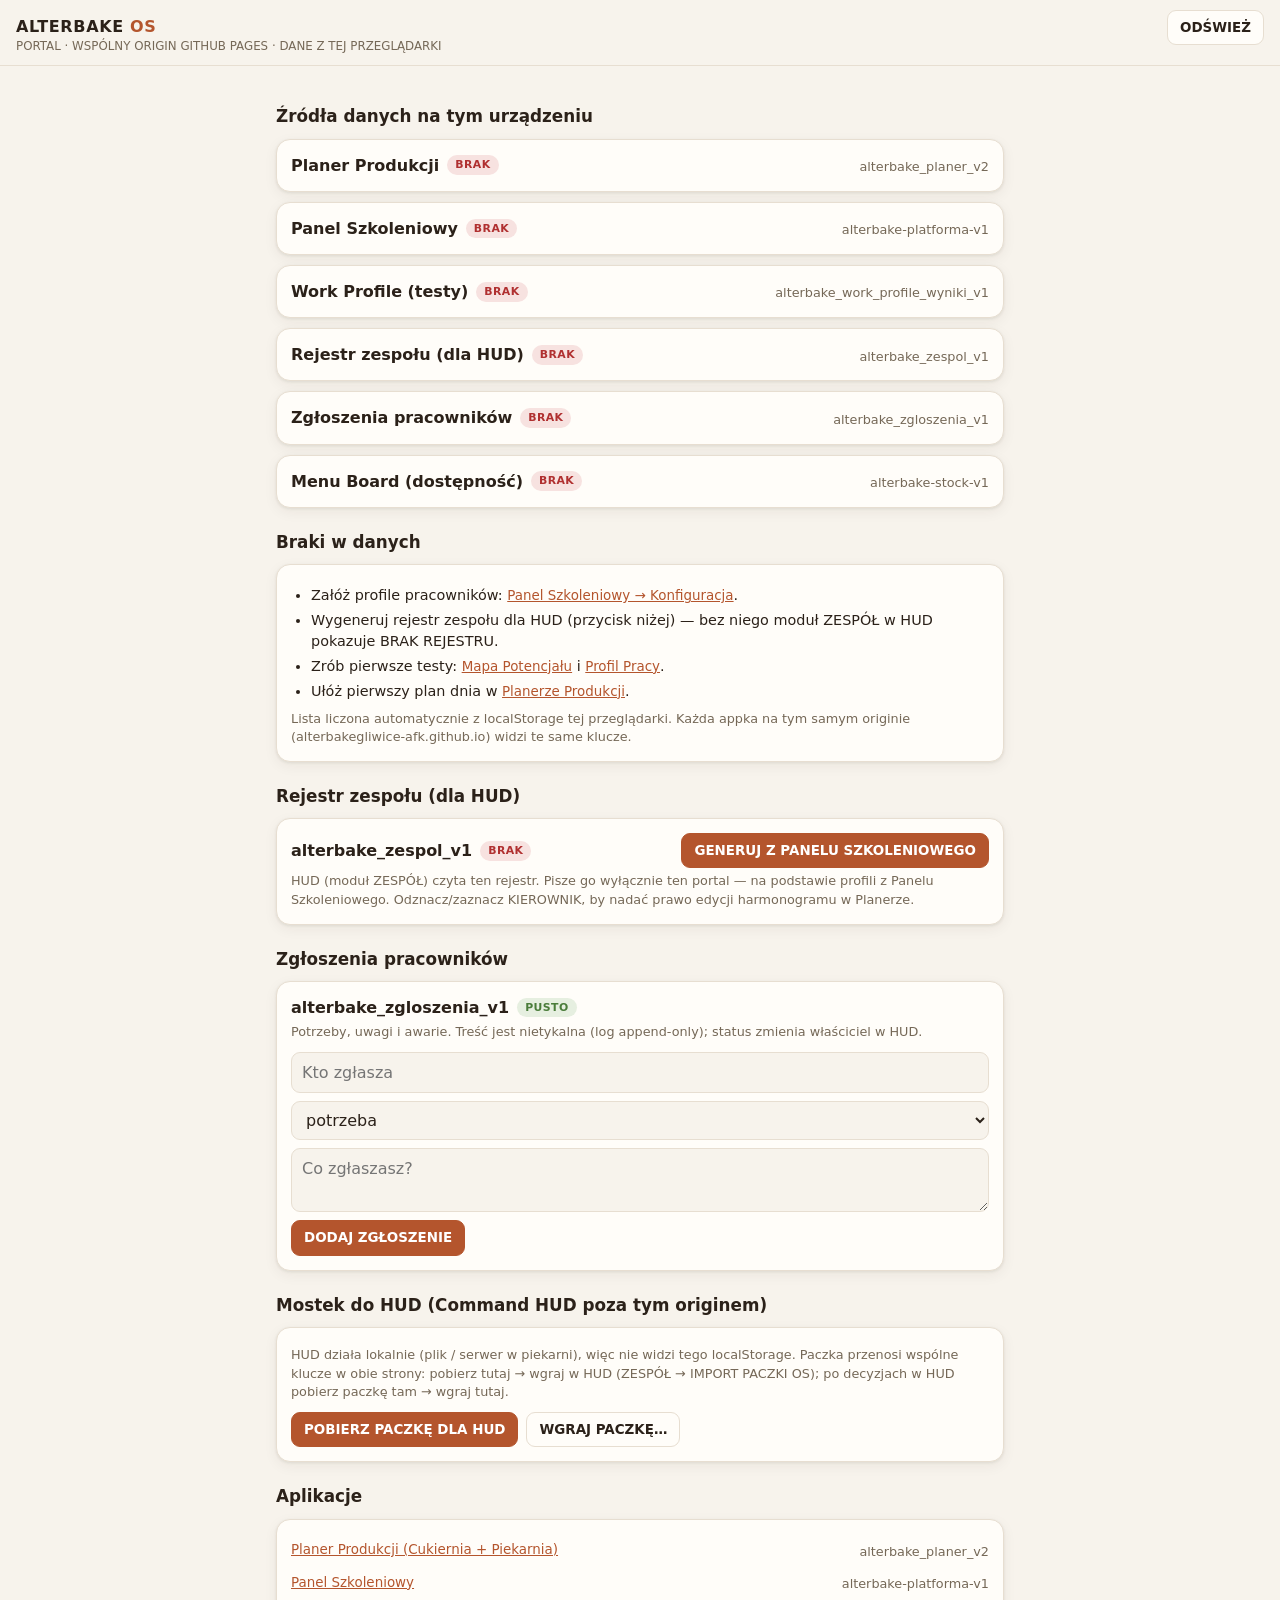
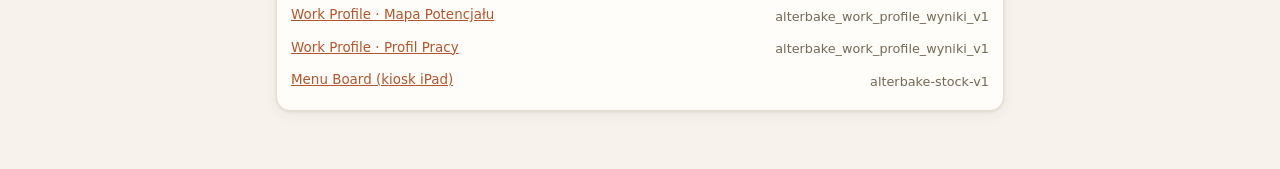
==== os/index.html @ fa90afac "Portal Alterbake OS: pulpit źródeł, rejestr zespołu, zgłoszenia, paczka do HUD Nowa strona os/index." ====
<!DOCTYPE html>
<html lang="pl">
<head>
<meta charset="utf-8">
<meta name="viewport" content="width=device-width, initial-scale=1">
<meta name="robots" content="noindex">
<title>Alterbake OS · Portal</title>
<style>
/* Tokeny spójne z Planerem (app/css/app.css) — plik samowystarczalny. */
:root {
  --tlo: #f7f3ec; --karta: #fffdf9; --atrament: #2b2119; --atrament-2: #5f5344;
  --wyciszony: #756857; --linia: #e7ded1; --akcent: #b4552d; --akcent-tlo: #f6e3d7;
  --zloto-tekst: #7c611c; --zielen: #4a7c3a; --zielen-tlo: #e6efe0;
  --blad: #b03030; --blad-tlo: #f7e2e0;
  --cien: 0 1px 3px rgba(43,33,25,.08), 0 4px 14px rgba(43,33,25,.06); --r: 14px;
}
@media (prefers-color-scheme: dark) {
  :root {
    --tlo: #171310; --karta: #211c17; --atrament: #f1e9de; --atrament-2: #c4b5a3;
    --wyciszony: #a89a89; --linia: #372f27; --akcent: #d97a4d; --akcent-tlo: #3a2418;
    --zloto-tekst: #cfa53f; --zielen: #7fb56b; --zielen-tlo: #24301e;
    --blad: #e06c6c; --blad-tlo: #3a1f1f; --cien: 0 1px 3px rgba(0,0,0,.4);
  }
}
* { box-sizing: border-box; }
body {
  margin: 0; background: var(--tlo); color: var(--atrament);
  font: 16px/1.45 system-ui, -apple-system, "Segoe UI", sans-serif;
}
main { max-width: 760px; margin: 0 auto; padding: 16px 16px 48px; }
header.top {
  position: sticky; top: 0; z-index: 10; background: var(--tlo);
  border-bottom: 1px solid var(--linia);
  padding: calc(10px + env(safe-area-inset-top)) 16px 10px;
  display: flex; align-items: baseline; gap: 10px;
}
.marka { font-weight: 800; letter-spacing: .04em; }
.marka span { color: var(--akcent); }
.pod { font-size: .74rem; color: var(--wyciszony); }
h2 { font-size: 1.05rem; margin: 22px 0 10px; }
.karta {
  background: var(--karta); border: 1px solid var(--linia); border-radius: var(--r);
  box-shadow: var(--cien); padding: 14px; margin-bottom: 10px;
}
.karta .naglowek-k { display: flex; align-items: center; gap: 8px; flex-wrap: wrap; }
.karta .tytul { font-weight: 700; }
.karta .meta { font-size: .8rem; color: var(--wyciszony); margin-top: 4px; }
.karta .dane { font-size: .92rem; margin-top: 6px; }
.tag {
  font-size: .68rem; font-weight: 700; letter-spacing: .04em; padding: 2px 8px;
  border-radius: 999px; white-space: nowrap;
}
.tag.ok { background: var(--zielen-tlo); color: var(--zielen); }
.tag.brak { background: var(--blad-tlo); color: var(--blad); }
.tag.info { background: var(--akcent-tlo); color: var(--akcent); }
a.link { color: var(--akcent); font-size: .84rem; }
button {
  font: inherit; font-size: .84rem; font-weight: 600; cursor: pointer;
  background: var(--karta); color: var(--atrament);
  border: 1px solid var(--linia); border-radius: 9px; padding: 7px 12px;
}
button.glowny { background: var(--akcent); border-color: var(--akcent); color: #fff; }
button:disabled { opacity: .5; cursor: default; }
ul.braki { margin: 6px 0 0; padding-left: 20px; font-size: .9rem; }
ul.braki li { margin: 4px 0; }
table { width: 100%; border-collapse: collapse; font-size: .86rem; margin-top: 8px; }
th, td { text-align: left; padding: 6px 8px; border-bottom: 1px solid var(--linia); }
th { font-size: .7rem; letter-spacing: .05em; color: var(--wyciszony); }
.kier { font-size: .7rem; padding: 2px 7px; border-radius: 999px; border: 1px solid var(--linia);
  background: transparent; color: var(--wyciszony); }
.kier.on { background: var(--zielen-tlo); color: var(--zielen); border-color: transparent; }
form.zgl { display: grid; gap: 8px; margin-top: 10px; }
form.zgl input, form.zgl select, form.zgl textarea {
  font: inherit; padding: 8px 10px; border: 1px solid var(--linia); border-radius: 9px;
  background: var(--tlo); color: var(--atrament); width: 100%;
}
form.zgl textarea { min-height: 64px; resize: vertical; }
.wiersz { display: flex; gap: 8px; flex-wrap: wrap; align-items: center; }
.rozdziel { margin-left: auto; }
#toast {
  position: fixed; left: 50%; bottom: 24px; transform: translateX(-50%);
  background: var(--atrament); color: var(--tlo); padding: 9px 16px; border-radius: 10px;
  font-size: .86rem; opacity: 0; transition: opacity .25s; pointer-events: none; max-width: 90vw;
}
#toast.widoczny { opacity: 1; }
.notka { font-size: .8rem; color: var(--wyciszony); margin-top: 8px; }
.imp-klucz { display: flex; gap: 8px; align-items: baseline; margin: 4px 0; font-size: .88rem; }
</style>
</head>
<body>
<header class="top">
  <div>
    <div class="marka">ALTERBAKE <span>OS</span></div>
    <div class="pod">PORTAL · WSPÓLNY ORIGIN GITHUB PAGES · DANE Z TEJ PRZEGLĄDARKI</div>
  </div>
  <button class="rozdziel" id="odswiez">ODŚWIEŻ</button>
</header>
<main>

<h2>Źródła danych na tym urządzeniu</h2>
<div id="zrodla"></div>

<h2>Braki w danych</h2>
<div class="karta">
  <ul class="braki" id="braki"></ul>
  <div class="notka">Lista liczona automatycznie z localStorage tej przeglądarki.
  Każda appka na tym samym originie (alterbakegliwice-afk.github.io) widzi te same klucze.</div>
</div>

<h2>Rejestr zespołu (dla HUD)</h2>
<div class="karta">
  <div class="naglowek-k">
    <span class="tytul">alterbake_zespol_v1</span>
    <span class="tag" id="zespolTag"></span>
    <button class="rozdziel glowny" id="generujZespol">GENERUJ Z PANELU SZKOLENIOWEGO</button>
  </div>
  <div class="meta">HUD (moduł ZESPÓŁ) czyta ten rejestr. Pisze go wyłącznie ten portal —
  na podstawie profili z Panelu Szkoleniowego. Odznacz/zaznacz KIEROWNIK, by nadać prawo
  edycji harmonogramu w Planerze.</div>
  <div id="zespolTabela"></div>
</div>

<h2>Zgłoszenia pracowników</h2>
<div class="karta">
  <div class="naglowek-k">
    <span class="tytul">alterbake_zgloszenia_v1</span>
    <span class="tag" id="zglTag"></span>
  </div>
  <div class="meta">Potrzeby, uwagi i awarie. Treść jest nietykalna (log append-only);
  status zmienia właściciel w HUD.</div>
  <div id="zglLista"></div>
  <form class="zgl" id="zglForm">
    <div class="wiersz">
      <input name="imie" placeholder="Kto zgłasza" required maxlength="40" style="flex:1; min-width:140px">
      <select name="typ">
        <option value="potrzeba">potrzeba</option>
        <option value="uwaga">uwaga</option>
        <option value="awaria">awaria</option>
      </select>
    </div>
    <textarea name="tresc" placeholder="Co zgłaszasz?" required maxlength="500"></textarea>
    <div class="wiersz"><button class="glowny" type="submit">DODAJ ZGŁOSZENIE</button></div>
  </form>
</div>

<h2>Mostek do HUD (Command HUD poza tym originem)</h2>
<div class="karta">
  <div class="meta">HUD działa lokalnie (plik / serwer w piekarni), więc nie widzi tego
  localStorage. Paczka przenosi wspólne klucze w obie strony: pobierz tutaj → wgraj w HUD
  (ZESPÓŁ → IMPORT PACZKI OS); po decyzjach w HUD pobierz paczkę tam → wgraj tutaj.</div>
  <div class="wiersz" style="margin-top:10px">
    <button class="glowny" id="eksportPaczki">POBIERZ PACZKĘ DLA HUD</button>
    <button id="importPaczkiBtn">WGRAJ PACZKĘ…</button>
    <input type="file" id="importPaczki" accept="application/json" hidden>
  </div>
  <div id="importPodglad"></div>
</div>

<h2>Aplikacje</h2>
<div class="karta" id="appki"></div>

</main>
<div id="toast" role="status"></div>

<script>
(function () {
  "use strict";

  /* ── kontrakty kluczy współdzielonych (origin github.io) ── */
  var K = {
    planer:     "alterbake_planer_v2",
    platforma:  "alterbake-platforma-v1",
    workprofile:"alterbake_work_profile_wyniki_v1",
    zespol:     "alterbake_zespol_v1",
    zgloszenia: "alterbake_zgloszenia_v1",
    stock:      "alterbake-stock-v1"
  };
  var BAZA = "https://alterbakegliwice-afk.github.io";
  var APPKI = [
    { nazwa: "Planer Produkcji (Cukiernia + Piekarnia)", url: "../app/index.html", pisze: K.planer },
    { nazwa: "Panel Szkoleniowy", url: BAZA + "/Panel-szkoleniowy/", pisze: K.platforma },
    { nazwa: "Work Profile · Mapa Potencjału", url: BAZA + "/alterbake-work-profile/", pisze: K.workprofile },
    { nazwa: "Work Profile · Profil Pracy", url: BAZA + "/alterbake-work-profile/profil-pracy-mvp.html", pisze: K.workprofile },
    { nazwa: "Menu Board (kiosk iPad)", url: BAZA + "/alterbake-menu-board/", pisze: K.stock }
  ];

  function czytaj(k) {
    try { var r = localStorage.getItem(k); return r ? JSON.parse(r) : null; }
    catch (e) { return null; }
  }
  function zapisz(k, v) {
    try { localStorage.setItem(k, JSON.stringify(v)); return true; }
    catch (e) { return false; }
  }
  function esc(s) {
    return String(s == null ? "" : s).replace(/[&<>"']/g, function (c) {
      return { "&": "&amp;", "<": "&lt;", ">": "&gt;", '"': "&quot;", "'": "&#39;" }[c];
    });
  }
  function dzis() {
    var d = new Date(), p = function (n) { return String(n).padStart(2, "0"); };
    return d.getFullYear() + "-" + p(d.getMonth() + 1) + "-" + p(d.getDate());
  }
  var toastT = null;
  function toast(t) {
    var el = document.getElementById("toast");
    el.textContent = t; el.classList.add("widoczny");
    clearTimeout(toastT); toastT = setTimeout(function () { el.classList.remove("widoczny"); }, 2600);
  }

  /* ── status źródeł ── */
  function opisPlaner(p) {
    if (!p || !p.moduly) return null;
    var d = dzis(), otwarte = 0, wszystkie = 0;
    ["cukiernia", "piekarnia"].forEach(function (m) {
      var mod = p.moduly[m]; if (!mod) return;
      (mod.zadania || []).forEach(function (z) {
        if (z.data !== d) return;
        wszystkie++; if (z.status !== "zrobione") otwarte++;
      });
    });
    return "zadania dziś: " + (wszystkie ? otwarte + " otwartych / " + wszystkie : "brak");
  }
  function opisPlatforma(s) {
    if (!s || !Array.isArray(s.pracownicy)) return null;
    var realni = s.pracownicy.filter(function (p) {
      return !/^\(przykład\)/.test(p.imie || "");
    }).length;
    return realni + " pracowników · " + (s.wyniki || []).length + " wyników quizów · " +
      (s.profile || []).length + " profili rozwojowych";
  }
  function opisWp(w) {
    if (!Array.isArray(w) || !w.length) return null;
    var ostatni = w[w.length - 1] || {};
    return w.length + " wyników testów · ostatni: " +
      (ostatni.narzedzie || "?") + " " + String(ostatni.data || "").slice(0, 10);
  }
  function opisZespol(r) {
    if (!r || !Array.isArray(r.pracownicy)) return null;
    return r.pracownicy.length + " profili · akt. " + String(r.zaktualizowano || "").slice(0, 10);
  }
  function opisZgl(z) {
    if (!z || !Array.isArray(z.zgloszenia)) return null;
    var nowe = z.zgloszenia.filter(function (x) { return x.status === "nowe"; }).length;
    return z.zgloszenia.length + " zgłoszeń · " + nowe + " nowych";
  }
  function opisStock(s) {
    if (!s || s.day !== dzis()) return null;
    var n = Object.keys(s.items || {}).length;
    return n + " zmian dostępności dziś (na iPadzie przy ladzie)";
  }

  var ZRODLA = [
    { klucz: K.planer,      nazwa: "Planer Produkcji",           opis: opisPlaner },
    { klucz: K.platforma,   nazwa: "Panel Szkoleniowy",          opis: opisPlatforma },
    { klucz: K.workprofile, nazwa: "Work Profile (testy)",       opis: opisWp },
    { klucz: K.zespol,      nazwa: "Rejestr zespołu (dla HUD)",  opis: opisZespol },
    { klucz: K.zgloszenia,  nazwa: "Zgłoszenia pracowników",     opis: opisZgl },
    { klucz: K.stock,       nazwa: "Menu Board (dostępność)",    opis: opisStock }
  ];

  function renderZrodla() {
    var host = document.getElementById("zrodla");
    host.innerHTML = ZRODLA.map(function (z) {
      var dane = czytaj(z.klucz);
      var opis = dane ? z.opis(dane) : null;
      var jest = opis !== null;
      return '<div class="karta">' +
        '<div class="naglowek-k"><span class="tytul">' + esc(z.nazwa) + "</span>" +
        '<span class="tag ' + (jest ? "ok" : "brak") + '">' + (jest ? "DANE SĄ" : "BRAK") + "</span>" +
        '<span class="rozdziel meta">' + esc(z.klucz) + "</span></div>" +
        (jest ? '<div class="dane">' + esc(opis) + "</div>" : "") +
        "</div>";
    }).join("");
  }

  function renderBraki() {
    var braki = [];
    if (!czytaj(K.platforma)) braki.push('Załóż profile pracowników: <a class="link" href="' + BAZA + '/Panel-szkoleniowy/">Panel Szkoleniowy → Konfiguracja</a>.');
    if (!czytaj(K.zespol)) braki.push("Wygeneruj rejestr zespołu dla HUD (przycisk niżej) — bez niego moduł ZESPÓŁ w HUD pokazuje BRAK REJESTRU.");
    if (!czytaj(K.workprofile)) braki.push('Zrób pierwsze testy: <a class="link" href="' + BAZA + '/alterbake-work-profile/">Mapa Potencjału</a> i <a class="link" href="' + BAZA + '/alterbake-work-profile/profil-pracy-mvp.html">Profil Pracy</a>.');
    var p = czytaj(K.planer);
    if (!p) braki.push('Ułóż pierwszy plan dnia w <a class="link" href="../app/index.html">Planerze Produkcji</a>.');
    else if (opisPlaner(p) === "zadania dziś: brak") braki.push('Brak zadań na dziś w Planerze — <a class="link" href="../app/index.html">rozdziel pracę</a>.');
    var z = czytaj(K.zgloszenia);
    if (z && z.zgloszenia && z.zgloszenia.some(function (x) { return x.status === "nowe"; }))
      braki.push("Nowe zgłoszenia czekają na decyzję — pobierz paczkę i wgraj w HUD.");
    var host = document.getElementById("braki");
    host.innerHTML = braki.length
      ? braki.map(function (b) { return "<li>" + b + "</li>"; }).join("")
      : "<li>Wszystkie źródła na tym urządzeniu mają dane. ✔</li>";
  }

  /* ── rejestr zespołu: generacja z Panelu + prawa KIEROWNIK ── */
  var MODULY_KIER = ["cukiernia", "piekarnia"];
  function generujZespol() {
    var s = czytaj(K.platforma);
    if (!s || !Array.isArray(s.pracownicy) || !s.pracownicy.length) {
      toast("Najpierw załóż profile w Panelu Szkoleniowym."); return;
    }
    var stary = czytaj(K.zespol);
    var prawa = {};
    if (stary && Array.isArray(stary.pracownicy))
      stary.pracownicy.forEach(function (p) { prawa[p.id_prac] = p.kierownik || []; });
    var rejestr = {
      wersja: 1,
      zaktualizowano: new Date().toISOString(),
      zrodlo: "alterbake-os-portal",
      pracownicy: s.pracownicy
        .filter(function (p) { return !/^\(przykład\)/.test(p.imie || ""); })
        .map(function (p) {
          return {
            id_prac: p.id_prac, imie: p.imie, rola: p.rola || "",
            pin: p.pin || "", kierownik: prawa[p.id_prac] || []
          };
        })
    };
    if (!rejestr.pracownicy.length) { toast("W Panelu są tylko profile przykładowe."); return; }
    zapisz(K.zespol, rejestr);
    toast("Rejestr zespołu zapisany (" + rejestr.pracownicy.length + " profili).");
    renderWszystko();
  }
  function przelaczKierownika(id, modul) {
    var r = czytaj(K.zespol); if (!r) return;
    r.pracownicy.forEach(function (p) {
      if (p.id_prac !== id) return;
      p.kierownik = p.kierownik || [];
      var i = p.kierownik.indexOf(modul);
      if (i >= 0) p.kierownik.splice(i, 1); else p.kierownik.push(modul);
    });
    r.zaktualizowano = new Date().toISOString();
    zapisz(K.zespol, r);
    renderWszystko();
  }
  function renderZespol() {
    var r = czytaj(K.zespol);
    var tag = document.getElementById("zespolTag");
    tag.textContent = r ? r.pracownicy.length + " PROFILI" : "BRAK";
    tag.className = "tag " + (r ? "ok" : "brak");
    var host = document.getElementById("zespolTabela");
    if (!r) { host.innerHTML = ""; return; }
    host.innerHTML = "<table><thead><tr><th>ID</th><th>IMIĘ</th><th>ROLA</th><th>KIEROWNIK</th></tr></thead><tbody>" +
      r.pracownicy.map(function (p) {
        return "<tr><td>" + esc(p.id_prac) + "</td><td>" + esc(p.imie) + "</td><td>" + esc(p.rola) + "</td><td>" +
          MODULY_KIER.map(function (m) {
            var on = (p.kierownik || []).indexOf(m) >= 0;
            return '<button class="kier' + (on ? " on" : "") + '" data-id="' + esc(p.id_prac) +
              '" data-modul="' + m + '">' + m.toUpperCase() + "</button>";
          }).join(" ") + "</td></tr>";
      }).join("") + "</tbody></table>";
  }

  /* ── zgłoszenia: dodawanie (append-only) + podgląd ── */
  function dodajZgloszenie(imie, typ, tresc) {
    var z = czytaj(K.zgloszenia) || { wersja: 1, zgloszenia: [] };
    z.zgloszenia.push({
      id: "zg-" + Date.now().toString(36) + "-" + Math.random().toString(36).slice(2, 7),
      data: new Date().toISOString(),
      imie: imie, typ: typ, tresc: tresc, status: "nowe"
    });
    zapisz(K.zgloszenia, z);
  }
  function renderZgl() {
    var z = czytaj(K.zgloszenia);
    var lista = z && z.zgloszenia ? z.zgloszenia : [];
    var nowe = lista.filter(function (x) { return x.status === "nowe"; }).length;
    var tag = document.getElementById("zglTag");
    tag.textContent = lista.length ? nowe + " NOWYCH / " + lista.length : "PUSTO";
    tag.className = "tag " + (nowe ? "info" : "ok");
    document.getElementById("zglLista").innerHTML = lista.slice(-5).reverse().map(function (x) {
      return '<div class="dane">' +
        '<span class="tag ' + (x.status === "nowe" ? "info" : "ok") + '">' + esc(x.status.toUpperCase()) + "</span> " +
        "<b>" + esc(x.imie) + "</b> · " + esc(x.typ) + ": " + esc(x.tresc) +
        (x.odpowiedz ? '<br><span class="meta">↳ ' + esc(x.odpowiedz) + "</span>" : "") +
        "</div>";
    }).join("");
  }

  /* ── paczka OS: eksport/import między originami (HUB ↔ HUD) ── */
  var RANGA = { nowe: 0, przyjete: 1, zamkniete: 2 };
  function zbudujPaczke() {
    var klucze = {};
    Object.keys(K).forEach(function (n) { klucze[K[n]] = czytaj(K[n]); });
    return { typ: "alterbake-os-paczka", wersja: "2026-07-14",
      data: new Date().toISOString(), zrodlo: "portal", klucze: klucze };
  }
  function scalZgloszenia(lokalne, zPliku) {
    var poId = {};
    (lokalne || []).forEach(function (z) { poId[z.id] = z; });
    (zPliku || []).forEach(function (z) {
      var m = poId[z.id];
      /* treść nietykalna: nowy wpis wchodzi cały; istniejący — tylko status w przód */
      if (!m) { poId[z.id] = z; return; }
      if ((RANGA[z.status] || 0) > (RANGA[m.status] || 0)) {
        m.status = z.status;
        if (z.odpowiedz !== undefined) m.odpowiedz = z.odpowiedz;
      }
    });
    return Object.keys(poId).map(function (id) { return poId[id]; })
      .sort(function (a, b) { return String(a.data).localeCompare(String(b.data)); });
  }
  function scalWyniki(lokalne, zPliku) {
    var widziane = {}, razem = [];
    (lokalne || []).concat(zPliku || []).forEach(function (w) {
      var k = JSON.stringify(w);
      if (widziane[k]) return;
      widziane[k] = true; razem.push(w);
    });
    razem.sort(function (a, b) { return String(a.data).localeCompare(String(b.data)); });
    return razem.slice(-50); /* limit jak w appkach Work Profile */
  }
  function importujPaczke(paczka, zaznaczone) {
    var ile = 0;
    /* logi append-only scalamy zawsze bezpiecznie */
    if (paczka.klucze[K.zgloszenia]) {
      var lok = czytaj(K.zgloszenia) || { wersja: 1, zgloszenia: [] };
      lok.zgloszenia = scalZgloszenia(lok.zgloszenia, paczka.klucze[K.zgloszenia].zgloszenia);
      zapisz(K.zgloszenia, lok); ile++;
    }
    if (paczka.klucze[K.workprofile]) {
      zapisz(K.workprofile, scalWyniki(czytaj(K.workprofile), paczka.klucze[K.workprofile])); ile++;
    }
    if (paczka.klucze[K.zespol]) {
      var lokR = czytaj(K.zespol), plikR = paczka.klucze[K.zespol];
      if (!lokR || String(plikR.zaktualizowano) > String(lokR.zaktualizowano)) { zapisz(K.zespol, plikR); ile++; }
    }
    /* stany całościowe tylko za zgodą (checkbox) — zastępują, nie scalają */
    [K.planer, K.platforma, K.stock].forEach(function (k) {
      if (zaznaczone[k] && paczka.klucze[k]) { zapisz(k, paczka.klucze[k]); ile++; }
    });
    return ile;
  }
  function pokazImport(paczka) {
    var host = document.getElementById("importPodglad");
    var pelne = [K.planer, K.platforma, K.stock].filter(function (k) { return paczka.klucze[k]; });
    host.innerHTML = '<div class="notka">Paczka z ' + esc(String(paczka.data).slice(0, 16).replace("T", " ")) +
      " (źródło: " + esc(paczka.zrodlo || "?") + "). Logi (zgłoszenia, wyniki testów, rejestr) scalę bezpiecznie. " +
      (pelne.length ? "Stany całościowe zastąpią lokalne — zaznacz, które wgrać:" : "") + "</div>" +
      pelne.map(function (k) {
        var mamy = !!czytaj(k);
        return '<label class="imp-klucz"><input type="checkbox" data-imp="' + esc(k) + '"' + (mamy ? "" : " checked") + "> " +
          esc(k) + (mamy ? ' <span class="meta">(lokalnie już są dane — zastąpić?)</span>' : ' <span class="meta">(lokalnie brak)</span>') + "</label>";
      }).join("") +
      '<div class="wiersz" style="margin-top:8px"><button class="glowny" id="importOk">WGRAJ</button>' +
      ' <button id="importAnuluj">ANULUJ</button></div>';
    document.getElementById("importOk").onclick = function () {
      var zazn = {};
      host.querySelectorAll("[data-imp]").forEach(function (c) { zazn[c.dataset.imp] = c.checked; });
      var ile = importujPaczke(paczka, zazn);
      host.innerHTML = "";
      toast("Wgrano paczkę (" + ile + " kluczy)."); renderWszystko();
    };
    document.getElementById("importAnuluj").onclick = function () { host.innerHTML = ""; };
  }

  function renderAppki() {
    document.getElementById("appki").innerHTML = APPKI.map(function (a) {
      return '<div class="wiersz" style="padding:5px 0"><a class="link" href="' + a.url + '">' +
        esc(a.nazwa) + '</a><span class="rozdziel meta">' + esc(a.pisze) + "</span></div>";
    }).join("");
  }

  function renderWszystko() {
    renderZrodla(); renderBraki(); renderZespol(); renderZgl(); renderAppki();
  }

  /* ── zdarzenia ── */
  document.getElementById("odswiez").addEventListener("click", function () {
    renderWszystko(); toast("Odświeżono.");
  });
  document.getElementById("generujZespol").addEventListener("click", generujZespol);
  document.getElementById("zespolTabela").addEventListener("click", function (e) {
    var b = e.target.closest("[data-modul]");
    if (b) przelaczKierownika(b.dataset.id, b.dataset.modul);
  });
  document.getElementById("zglForm").addEventListener("submit", function (e) {
    e.preventDefault();
    var f = e.target;
    dodajZgloszenie(f.imie.value.trim(), f.typ.value, f.tresc.value.trim());
    f.reset(); toast("Zgłoszenie dodane."); renderWszystko();
  });
  document.getElementById("eksportPaczki").addEventListener("click", function () {
    var blob = new Blob([JSON.stringify(zbudujPaczke(), null, 2)], { type: "application/json" });
    var a = document.createElement("a");
    a.href = URL.createObjectURL(blob);
    a.download = "alterbake_os_paczka_" + dzis() + ".json";
    a.click(); URL.revokeObjectURL(a.href);
    toast("Paczka pobrana — wgraj ją w HUD.");
  });
  document.getElementById("importPaczkiBtn").addEventListener("click", function () {
    document.getElementById("importPaczki").click();
  });
  document.getElementById("importPaczki").addEventListener("change", function (e) {
    var plik = e.target.files[0]; e.target.value = "";
    if (!plik) return;
    plik.text().then(function (t) {
      var p;
      try { p = JSON.parse(t); } catch (err) { toast("To nie jest poprawny JSON."); return; }
      if (!p || p.typ !== "alterbake-os-paczka" || !p.klucze) { toast("To nie jest paczka Alterbake OS."); return; }
      pokazImport(p);
    });
  });
  window.addEventListener("focus", renderWszystko);

  renderWszystko();
})();
</script>
</body>
</html>
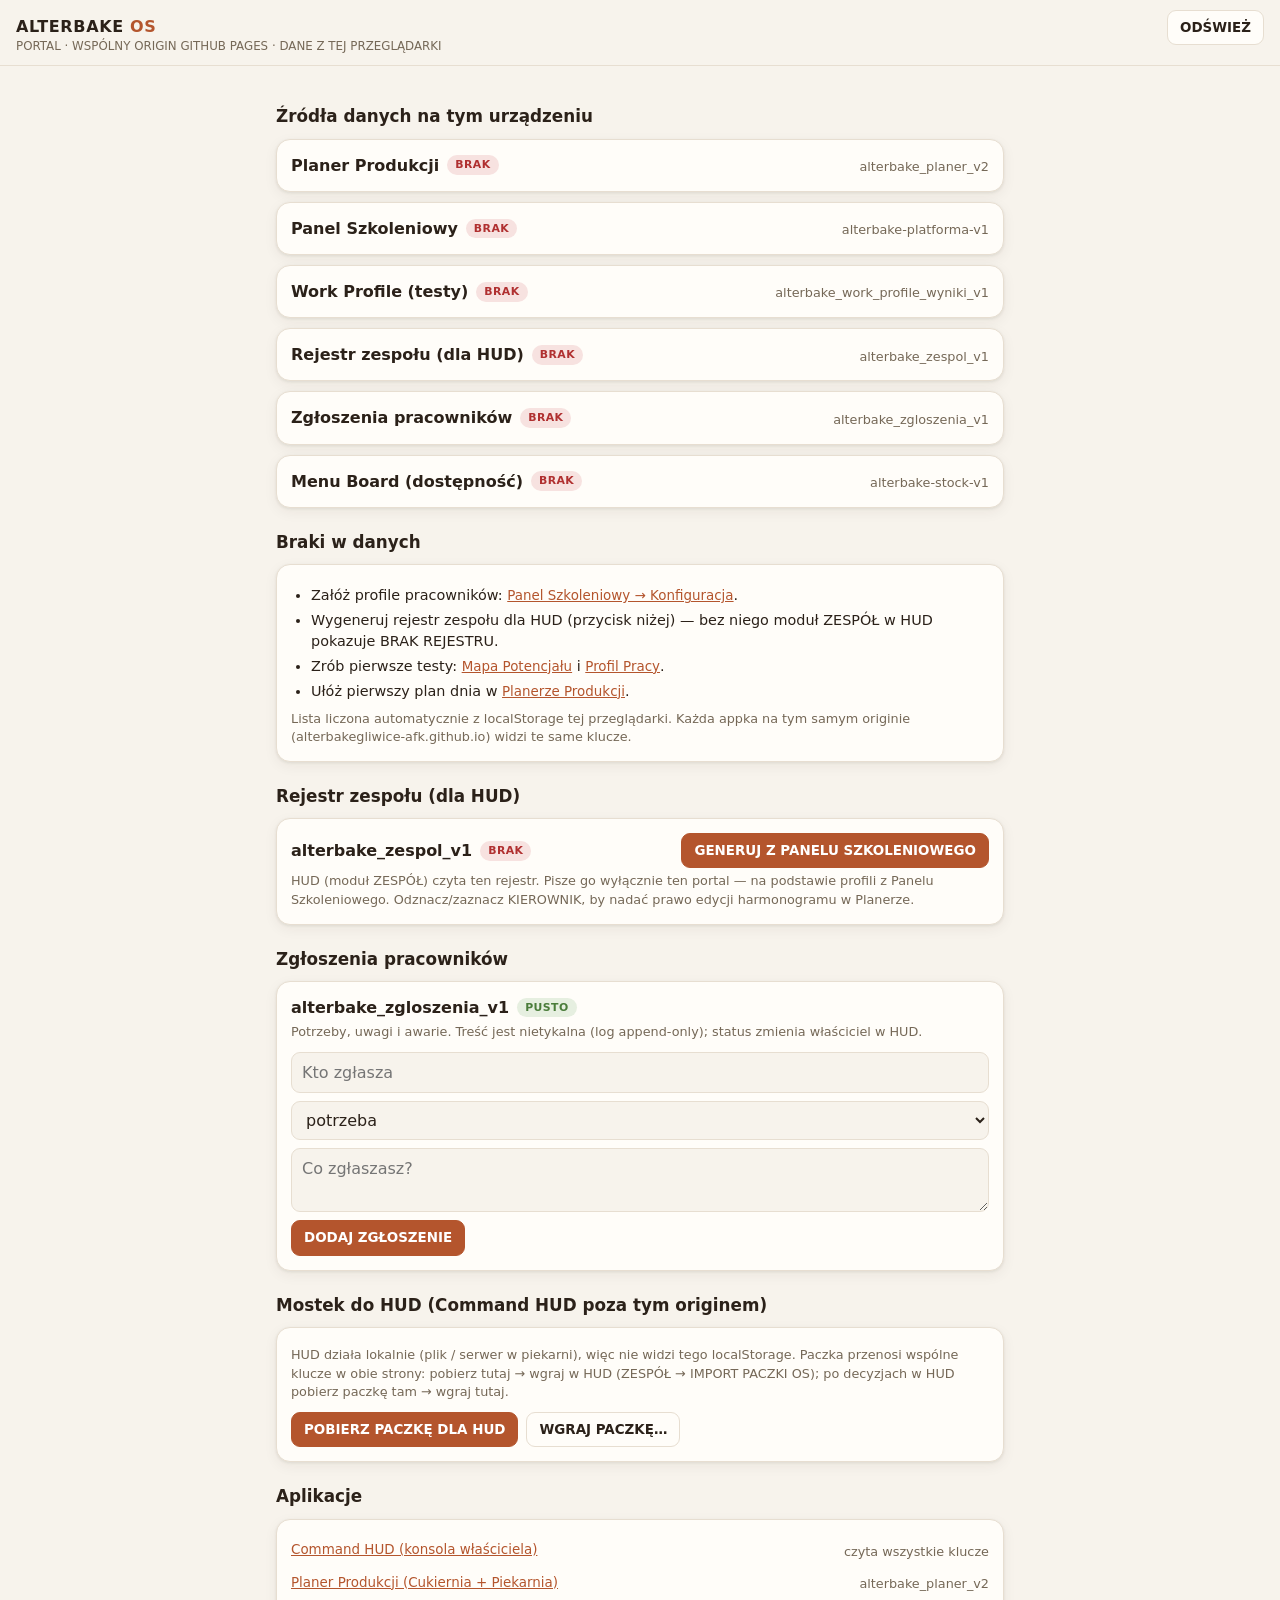
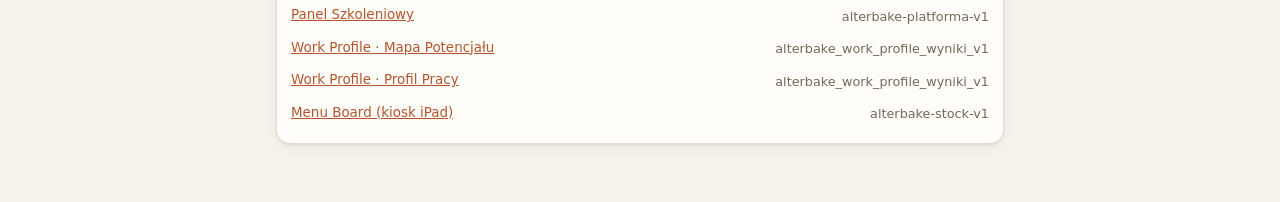
==== commit 6548ef82: "Portal OS: linki zależne od originu (GitHub Pages vs HA Green /local/) Na github.io portal linkuje a" ====
--- a/os/index.html
+++ b/os/index.html
@@ -175,14 +175,33 @@
     zgloszenia: "alterbake_zgloszenia_v1",
     stock:      "alterbake-stock-v1"
   };
+  /* Dwa originy: GitHub Pages (appki w osobnych repo) i HA Green /local/
+     (bundle z tools/build-hagreen.mjs — appki w katalogach obok os/). */
   var BAZA = "https://alterbakegliwice-afk.github.io";
+  var NA_GITHUB = /\.github\.io$/.test(location.hostname);
+  var L = NA_GITHUB ? {
+    planer: "../app/index.html",
+    panel: BAZA + "/Panel-szkoleniowy/",
+    mapa: BAZA + "/alterbake-work-profile/",
+    profil: BAZA + "/alterbake-work-profile/profil-pracy-mvp.html",
+    menu: BAZA + "/alterbake-menu-board/",
+    hud: null /* HUD jest prywatny — nie ma go na github.io */
+  } : {
+    planer: "../planer/app/index.html",
+    panel: "../panel/",
+    mapa: "../work-profile/index.html",
+    profil: "../work-profile/profil-pracy-mvp.html",
+    menu: "../menu/",
+    hud: "../hud/"
+  };
   var APPKI = [
-    { nazwa: "Planer Produkcji (Cukiernia + Piekarnia)", url: "../app/index.html", pisze: K.planer },
-    { nazwa: "Panel Szkoleniowy", url: BAZA + "/Panel-szkoleniowy/", pisze: K.platforma },
-    { nazwa: "Work Profile · Mapa Potencjału", url: BAZA + "/alterbake-work-profile/", pisze: K.workprofile },
-    { nazwa: "Work Profile · Profil Pracy", url: BAZA + "/alterbake-work-profile/profil-pracy-mvp.html", pisze: K.workprofile },
-    { nazwa: "Menu Board (kiosk iPad)", url: BAZA + "/alterbake-menu-board/", pisze: K.stock }
+    { nazwa: "Planer Produkcji (Cukiernia + Piekarnia)", url: L.planer, pisze: K.planer },
+    { nazwa: "Panel Szkoleniowy", url: L.panel, pisze: K.platforma },
+    { nazwa: "Work Profile · Mapa Potencjału", url: L.mapa, pisze: K.workprofile },
+    { nazwa: "Work Profile · Profil Pracy", url: L.profil, pisze: K.workprofile },
+    { nazwa: "Menu Board (kiosk iPad)", url: L.menu, pisze: K.stock }
   ];
+  if (L.hud) APPKI.unshift({ nazwa: "Command HUD (konsola właściciela)", url: L.hud, pisze: "czyta wszystkie klucze" });
 
   function czytaj(k) {
     try { var r = localStorage.getItem(k); return r ? JSON.parse(r) : null; }
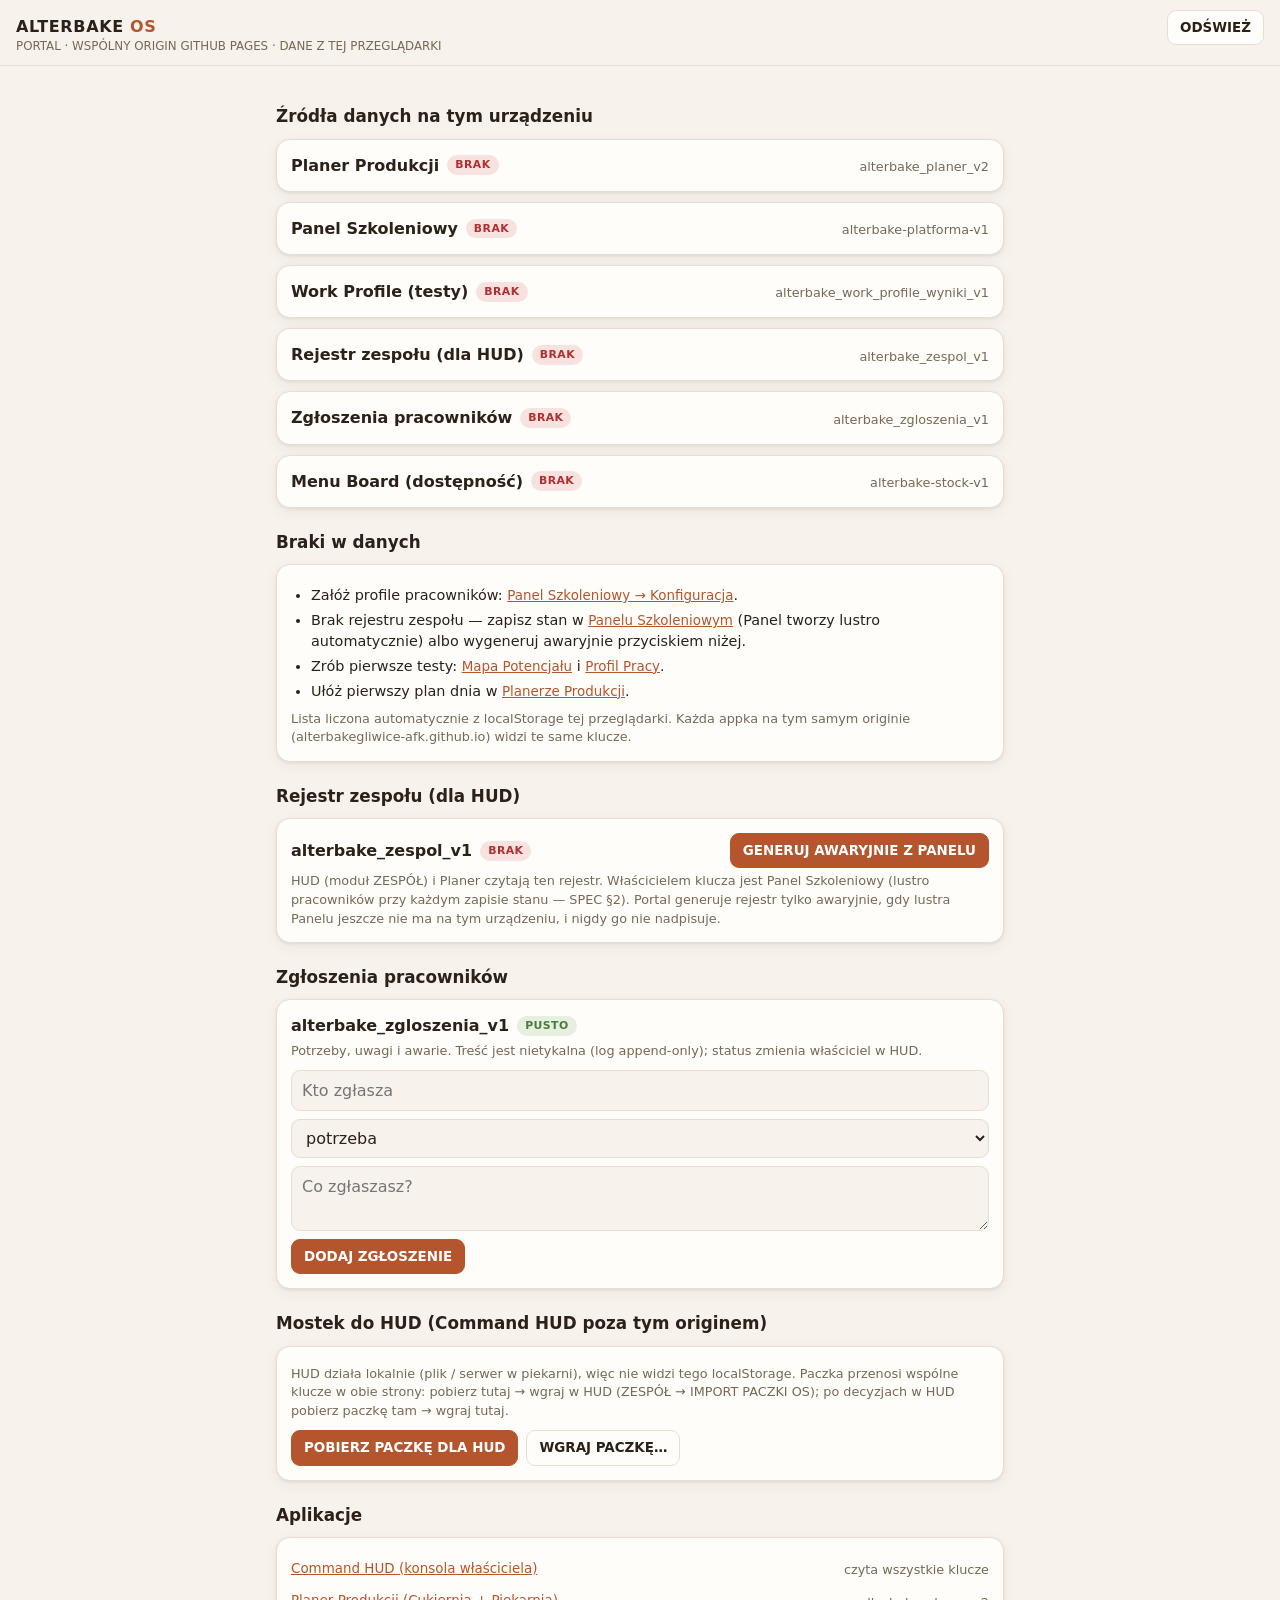
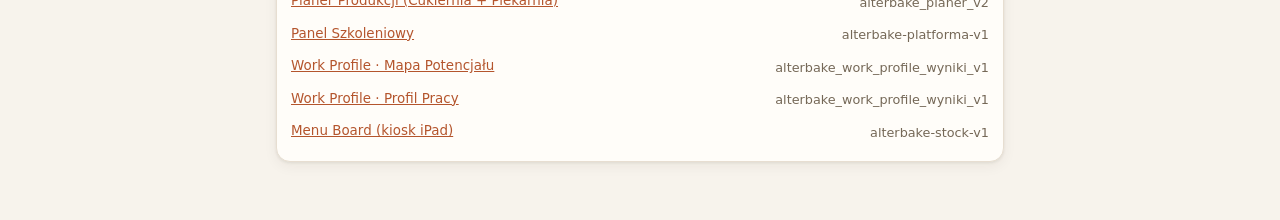
==== commit acb41f1c: "Portal OS: poszanowanie własności rejestru przez Panel + zgłoszenia wg SPEC Panel Szkoleniowy (PR #4" ====
--- a/os/index.html
+++ b/os/index.html
@@ -112,11 +112,12 @@
   <div class="naglowek-k">
     <span class="tytul">alterbake_zespol_v1</span>
     <span class="tag" id="zespolTag"></span>
-    <button class="rozdziel glowny" id="generujZespol">GENERUJ Z PANELU SZKOLENIOWEGO</button>
+    <button class="rozdziel glowny" id="generujZespol">GENERUJ AWARYJNIE Z PANELU</button>
   </div>
-  <div class="meta">HUD (moduł ZESPÓŁ) czyta ten rejestr. Pisze go wyłącznie ten portal —
-  na podstawie profili z Panelu Szkoleniowego. Odznacz/zaznacz KIEROWNIK, by nadać prawo
-  edycji harmonogramu w Planerze.</div>
+  <div class="meta">HUD (moduł ZESPÓŁ) i Planer czytają ten rejestr. Właścicielem klucza
+  jest Panel Szkoleniowy (lustro pracowników przy każdym zapisie stanu — SPEC §2).
+  Portal generuje rejestr tylko awaryjnie, gdy lustra Panelu jeszcze nie ma na tym
+  urządzeniu, i nigdy go nie nadpisuje.</div>
   <div id="zespolTabela"></div>
 </div>
 
@@ -296,7 +297,7 @@
   function renderBraki() {
     var braki = [];
     if (!czytaj(K.platforma)) braki.push('Załóż profile pracowników: <a class="link" href="' + BAZA + '/Panel-szkoleniowy/">Panel Szkoleniowy → Konfiguracja</a>.');
-    if (!czytaj(K.zespol)) braki.push("Wygeneruj rejestr zespołu dla HUD (przycisk niżej) — bez niego moduł ZESPÓŁ w HUD pokazuje BRAK REJESTRU.");
+    if (!czytaj(K.zespol)) braki.push('Brak rejestru zespołu — zapisz stan w <a class="link" href="' + BAZA + '/Panel-szkoleniowy/">Panelu Szkoleniowym</a> (Panel tworzy lustro automatycznie) albo wygeneruj awaryjnie przyciskiem niżej.');
     if (!czytaj(K.workprofile)) braki.push('Zrób pierwsze testy: <a class="link" href="' + BAZA + '/alterbake-work-profile/">Mapa Potencjału</a> i <a class="link" href="' + BAZA + '/alterbake-work-profile/profil-pracy-mvp.html">Profil Pracy</a>.');
     var p = czytaj(K.planer);
     if (!p) braki.push('Ułóż pierwszy plan dnia w <a class="link" href="../app/index.html">Planerze Produkcji</a>.');
@@ -310,9 +311,18 @@
       : "<li>Wszystkie źródła na tym urządzeniu mają dane. ✔</li>";
   }
 
-  /* ── rejestr zespołu: generacja z Panelu + prawa KIEROWNIK ── */
+  /* ── rejestr zespołu ──
+     WŁAŚCICIELEM klucza jest Panel Szkoleniowy (SPEC §2: „pisze WYŁĄCZNIE
+     Panel" — lustro zapisywane przy każdym zapisie stanu). Portal generuje
+     rejestr TYLKO awaryjnie, gdy lustra Panelu jeszcze nie ma na tym
+     urządzeniu; lustra Panelu nigdy nie nadpisuje. */
   var MODULY_KIER = ["cukiernia", "piekarnia"];
+  function rejestrPanelu(r) { return !!r && r.zrodlo !== "alterbake-os-portal"; }
   function generujZespol() {
+    var istnieje = czytaj(K.zespol);
+    if (rejestrPanelu(istnieje)) {
+      toast("Rejestr prowadzi Panel Szkoleniowy — portal go nie nadpisuje."); return;
+    }
     var s = czytaj(K.platforma);
     if (!s || !Array.isArray(s.pracownicy) || !s.pracownicy.length) {
       toast("Najpierw załóż profile w Panelu Szkoleniowym."); return;
@@ -353,9 +363,13 @@
   }
   function renderZespol() {
     var r = czytaj(K.zespol);
+    var panelOwner = rejestrPanelu(r);
     var tag = document.getElementById("zespolTag");
-    tag.textContent = r ? r.pracownicy.length + " PROFILI" : "BRAK";
+    tag.textContent = r ? r.pracownicy.length + " PROFILI" + (panelOwner ? " · PANEL" : " · AWARYJNY") : "BRAK";
     tag.className = "tag " + (r ? "ok" : "brak");
+    /* generator i przełączniki KIEROWNIK tylko dla rejestru awaryjnego —
+       lustrem Panelu (w tym prawami kierownika) zarządza Panel (Konfiguracja) */
+    document.getElementById("generujZespol").hidden = panelOwner;
     var host = document.getElementById("zespolTabela");
     if (!r) { host.innerHTML = ""; return; }
     host.innerHTML = "<table><thead><tr><th>ID</th><th>IMIĘ</th><th>ROLA</th><th>KIEROWNIK</th></tr></thead><tbody>" +
@@ -363,19 +377,29 @@
         return "<tr><td>" + esc(p.id_prac) + "</td><td>" + esc(p.imie) + "</td><td>" + esc(p.rola) + "</td><td>" +
           MODULY_KIER.map(function (m) {
             var on = (p.kierownik || []).indexOf(m) >= 0;
+            if (panelOwner) return on ? '<span class="kier on">' + m.toUpperCase() + "</span>" : "";
             return '<button class="kier' + (on ? " on" : "") + '" data-id="' + esc(p.id_prac) +
               '" data-modul="' + m + '">' + m.toUpperCase() + "</button>";
           }).join(" ") + "</td></tr>";
-      }).join("") + "</tbody></table>";
+      }).join("") + "</tbody></table>" +
+      (panelOwner ? '<div class="notka">Rejestrem (w tym prawami KIEROWNIK) zarządza Panel Szkoleniowy — Konfiguracja.</div>' : "");
   }
 
   /* ── zgłoszenia: dodawanie (append-only) + podgląd ── */
   function dodajZgloszenie(imie, typ, tresc) {
     var z = czytaj(K.zgloszenia) || { wersja: 1, zgloszenia: [] };
+    /* kształt wg SPEC-APLIKACJA-PRACOWNIKA §2 (filtrujZgloszenia w Panelu
+       wymaga pól id_prac i odpowiedz jako stringów — bez nich wpis znika
+       z UI Panelu); id_prac dobieramy z rejestru po imieniu, gdy się da */
+    var rej = czytaj(K.zespol);
+    var os = rej && rej.pracownicy && rej.pracownicy.find(function (p) {
+      return (p.imie || "").toLowerCase() === imie.toLowerCase();
+    });
     z.zgloszenia.push({
       id: "zg-" + Date.now().toString(36) + "-" + Math.random().toString(36).slice(2, 7),
+      id_prac: os ? os.id_prac : "",
       data: new Date().toISOString(),
-      imie: imie, typ: typ, tresc: tresc, status: "nowe"
+      imie: imie, typ: typ, tresc: tresc, status: "nowe", odpowiedz: ""
     });
     zapisz(K.zgloszenia, z);
   }
@@ -404,9 +428,12 @@
       data: new Date().toISOString(), zrodlo: "portal", klucze: klucze };
   }
   function scalZgloszenia(lokalne, zPliku) {
+    /* wejście z pliku jest niezaufane: nie-tablica → pusta, wpis bez id → pomiń */
+    var tab = function (x) { return Array.isArray(x) ? x : []; };
     var poId = {};
-    (lokalne || []).forEach(function (z) { poId[z.id] = z; });
-    (zPliku || []).forEach(function (z) {
+    tab(lokalne).forEach(function (z) { if (z && z.id) poId[z.id] = z; });
+    tab(zPliku).forEach(function (z) {
+      if (!z || !z.id) return;
       var m = poId[z.id];
       /* treść nietykalna: nowy wpis wchodzi cały; istniejący — tylko status w przód */
       if (!m) { poId[z.id] = z; return; }
@@ -419,8 +446,9 @@
       .sort(function (a, b) { return String(a.data).localeCompare(String(b.data)); });
   }
   function scalWyniki(lokalne, zPliku) {
+    var tab = function (x) { return Array.isArray(x) ? x : []; };
     var widziane = {}, razem = [];
-    (lokalne || []).concat(zPliku || []).forEach(function (w) {
+    tab(lokalne).concat(tab(zPliku)).forEach(function (w) {
       var k = JSON.stringify(w);
       if (widziane[k]) return;
       widziane[k] = true; razem.push(w);
@@ -465,7 +493,9 @@
     document.getElementById("importOk").onclick = function () {
       var zazn = {};
       host.querySelectorAll("[data-imp]").forEach(function (c) { zazn[c.dataset.imp] = c.checked; });
-      var ile = importujPaczke(paczka, zazn);
+      var ile;
+      try { ile = importujPaczke(paczka, zazn); }
+      catch (err) { host.innerHTML = ""; toast("Paczka uszkodzona — nic nie wgrano."); return; }
       host.innerHTML = "";
       toast("Wgrano paczkę (" + ile + " kluczy)."); renderWszystko();
     };
